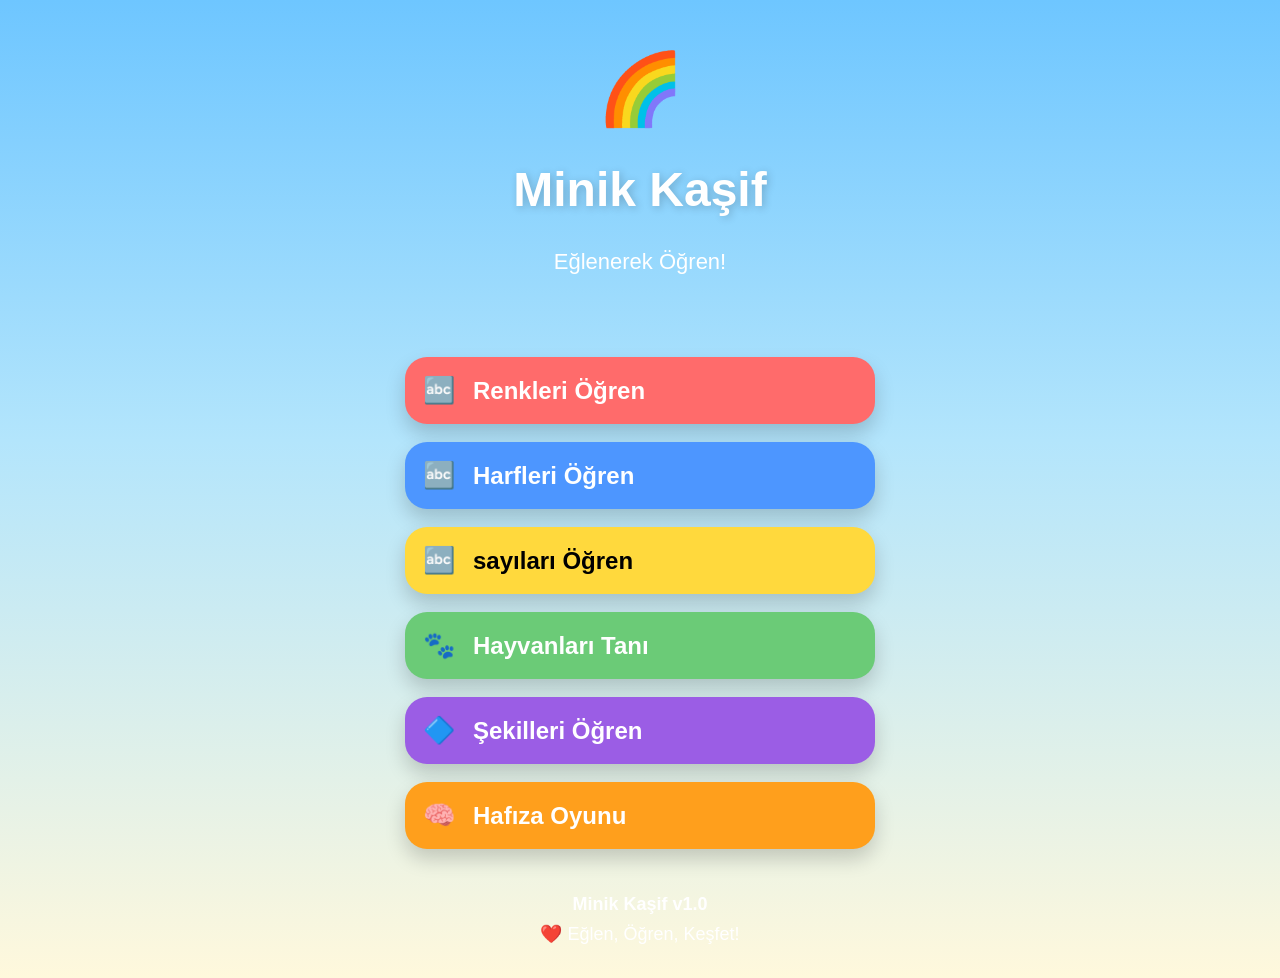
==== index.html @ e2b8433d "Add files via upload" ====
<!DOCTYPE html>
<html lang="tr">

<head>
    <meta charset="UTF-8">
    <meta name="viewport" content="width=device-width, initial-scale=1.0">
    <title>🌈 Minik Kaşif</title>

    <link rel="stylesheet" href="style.css">

    <meta name="theme-color" content="#4FC3F7">
    <meta name="description" content="3-6 yaş çocuklar için eğitici oyunlar">

    <link rel="icon"
        href="https://cdn.jsdelivr.net/gh/twitter/twemoji@latest/assets/72x72/1f308.png">
</head>
   <link rel="manifest" href="manifest.json">
   <meta name="theme-color" content="#2196F3">
<script>
if ("serviceWorker" in navigator) {
    window.addEventListener("load", () => {
        navigator.serviceWorker.register("./sw.js")
        .then(() => console.log("✅ Offline modu aktif"))
        .catch(err => console.log(err));
    });
}
</script>

<body>

    <!-- Bulutlar -->
    <div class="cloud cloud1"></div>
    <div class="cloud cloud2"></div>
    <div class="cloud cloud3"></div>

    <!-- Başlık -->
    <header>

        <div class="logo">
            🌈
        </div>

        <h1>Minik Kaşif</h1>

        <p>Eğlenerek Öğren!</p>

    </header>

    <!-- Menü -->
    <main class="menu">

        <button class="menuButton"
    onclick="window.location.href='pages/renkler.html'">

    🔤
    <span>Renkleri Öğren</span>

</button>

        <button class="menuButton"
    onclick="window.location.href='pages/harfler.html'">

    🔤
    <span>Harfleri Öğren</span>

</button>
       <button class="menuButton"
    onclick="window.location.href='pages/sayilar.html'">

    🔤
    <span>sayıları Öğren</span>

</button>

       <button class="menuButton"
    onclick="window.location.href='pages/hayvanlar.html'">

    🐾
    <span>Hayvanları Tanı</span>

</button>

       <button class="menuButton"
    onclick="window.location.href='pages/sekiller.html'">

    🔷
    <span>Şekilleri Öğren</span>

</button>

        <button class="menuButton"
    onclick="window.location.href='pages/hafiza.html'">

    🧠
    <span>Hafıza Oyunu</span>

</button>

    </main>

    <!-- Alt Bilgi -->
    <footer>

        <div id="version">
            Minik Kaşif v1.0
        </div>

        <div>
            ❤️ Eğlen, Öğren, Keşfet!
        </div>

    </footer>

    <script src="script.js"></script>

</body>

</html>
---- style.css ----
```css
/* ===================================
   🌈 Minik Kaşif v1.0
   style.css
=================================== */

*{
    margin:0;
    padding:0;
    box-sizing:border-box;
}

body{

    font-family:Arial, Helvetica, sans-serif;

    min-height:100vh;

    background:linear-gradient(
        180deg,
        #6EC6FF 0%,
        #B3E5FC 45%,
        #FFF8DC 100%
    );

    overflow-x:hidden;

    display:flex;
    flex-direction:column;

}

/* ===========================
      Bulutlar
=========================== */

.cloud{

    position:absolute;

    background:white;

    border-radius:50px;

    opacity:.9;

    z-index:0;

}

.cloud::before{

    content:"";

    position:absolute;

    width:60px;
    height:60px;

    background:white;

    border-radius:50%;

    left:15px;
    top:-25px;

}

.cloud::after{

    content:"";

    position:absolute;

    width:80px;
    height:80px;

    background:white;

    border-radius:50%;

    right:15px;
    top:-35px;

}

.cloud1{

    width:170px;
    height:55px;

    top:70px;

    left:-220px;

    animation:cloudMove 28s linear infinite;

}

.cloud2{

    width:220px;
    height:60px;

    top:180px;

    left:-260px;

    animation:cloudMove 40s linear infinite;

}

.cloud3{

    width:140px;
    height:45px;

    top:320px;

    left:-180px;

    animation:cloudMove 35s linear infinite;

}

@keyframes cloudMove{

    from{

        transform:translateX(-300px);

    }

    to{

        transform:translateX(calc(100vw + 400px));

    }

}

/* ===========================
      HEADER
=========================== */

header{

    text-align:center;

    padding:40px 20px;

    z-index:2;

}

.logo{

    font-size:70px;

    animation:rotateLogo 5s infinite ease-in-out;

}

@keyframes rotateLogo{

    0%{

        transform:rotate(0deg);

    }

    50%{

        transform:rotate(8deg);

    }

    100%{

        transform:rotate(0deg);

    }

}

header h1{

    color:white;

    font-size:48px;

    text-shadow:2px 2px 8px rgba(0,0,0,.2);

}

header p{

    color:white;

    font-size:22px;

    margin-top:10px;

}

/* ===========================
      Menü
=========================== */

.menu{

    width:100%;

    max-width:470px;

    margin:auto;

    display:flex;

    flex-direction:column;

    gap:18px;

    padding:20px;

    z-index:2;

}

/* ===========================
      Butonlar
=========================== */

.menuButton{

    border:none;

    border-radius:22px;

    padding:18px;

    font-size:26px;

    cursor:pointer;

    display:flex;

    align-items:center;

    justify-content:flex-start;

    gap:18px;

    box-shadow:0 10px 20px rgba(0,0,0,.18);

    transition:.25s;

}

.menuButton span{

    font-size:24px;

    font-weight:bold;

}

.menuButton:hover{

    transform:translateY(-5px);

}

.menuButton:active{

    transform:scale(.96);

}

.menuButton:nth-child(1){

    background:#FF6B6B;

    color:white;

}

.menuButton:nth-child(2){

    background:#4D96FF;

    color:white;

}

.menuButton:nth-child(3){

    background:#FFD93D;

}

.menuButton:nth-child(4){

    background:#6BCB77;

    color:white;

}

.menuButton:nth-child(5){

    background:#9B5DE5;

    color:white;

}

.menuButton:nth-child(6){

    background:#FF9F1C;

    color:white;

}

/* ===========================
      Footer
=========================== */

footer{

    text-align:center;

    color:white;

    padding:25px;

    font-size:18px;

    z-index:2;

}

#version{

    margin-bottom:8px;

    font-weight:bold;

}

/* ===========================
      Mobil
=========================== */

@media(max-width:600px){

header h1{

font-size:38px;

}

.logo{

font-size:60px;

}

.menuButton{

font-size:22px;

padding:16px;

}

.menuButton span{

font-size:20px;

}

}
```
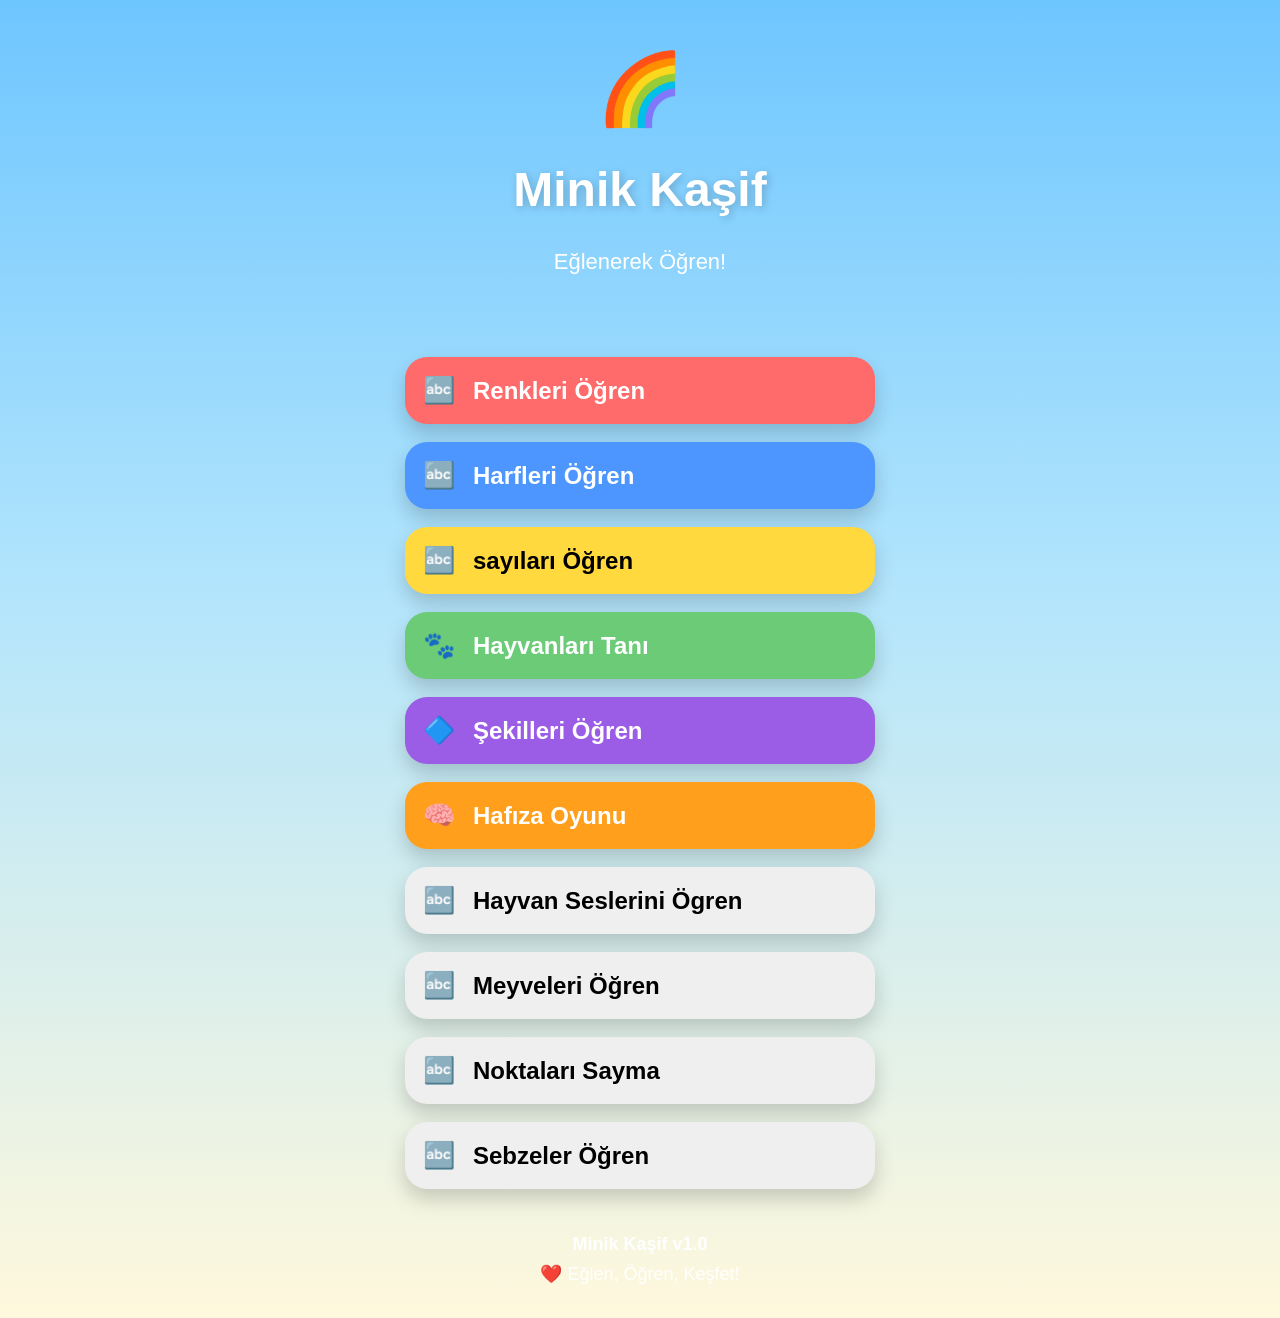
==== commit 3ea0b8ef: "Add files via upload" ====
--- a/index.html
+++ b/index.html
@@ -64,6 +64,7 @@
     <span>Harfleri Öğren</span>
 
 </button>
+
        <button class="menuButton"
     onclick="window.location.href='pages/sayilar.html'">
 
@@ -96,6 +97,38 @@
 
 </button>
 
+ <button class="menuButton"
+    onclick="window.location.href='pages/hayvan-sesleri.html'">
+
+    🔤
+    <span>Hayvan Seslerini Ögren</span>
+
+</button>
+
+        <button class="menuButton"
+    onclick="window.location.href='pages/meyveler.html'">
+
+    🔤
+    <span>Meyveleri Öğren</span>
+
+</button>
+
+ <button class="menuButton"
+    onclick="window.location.href='pages/noktalari-say.html'">
+
+    🔤
+    <span>Noktaları Sayma</span>
+
+</button>
+
+        <button class="menuButton"
+    onclick="window.location.href='pages/sebzeler.html'">
+
+    🔤
+    <span>Sebzeler Öğren</span>
+
+</button>
+
     </main>
 
     <!-- Alt Bilgi -->
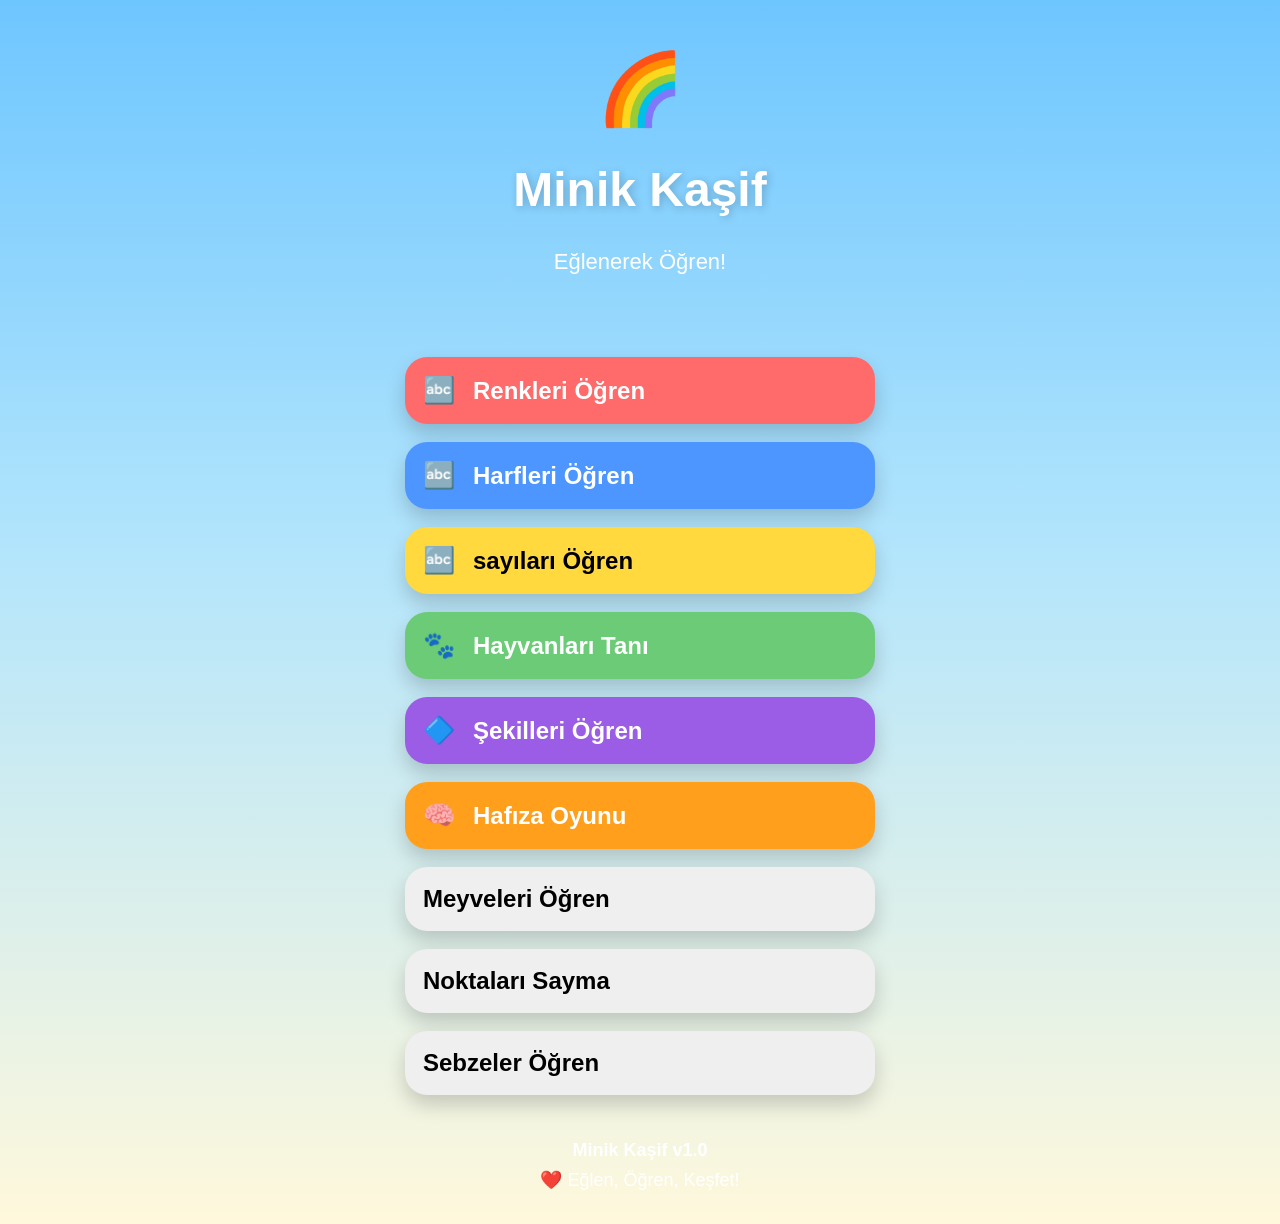
==== commit 35651dd2: "Add files via upload" ====
--- a/index.html
+++ b/index.html
@@ -97,18 +97,10 @@
 
 </button>
 
- <button class="menuButton"
-    onclick="window.location.href='pages/hayvan-sesleri.html'">
-
-    🔤
-    <span>Hayvan Seslerini Ögren</span>
-
-</button>
-
         <button class="menuButton"
     onclick="window.location.href='pages/meyveler.html'">
 
-    🔤
+    
     <span>Meyveleri Öğren</span>
 
 </button>
@@ -116,7 +108,7 @@
  <button class="menuButton"
     onclick="window.location.href='pages/noktalari-say.html'">
 
-    🔤
+    
     <span>Noktaları Sayma</span>
 
 </button>
@@ -124,7 +116,7 @@
         <button class="menuButton"
     onclick="window.location.href='pages/sebzeler.html'">
 
-    🔤
+    
     <span>Sebzeler Öğren</span>
 
 </button>
